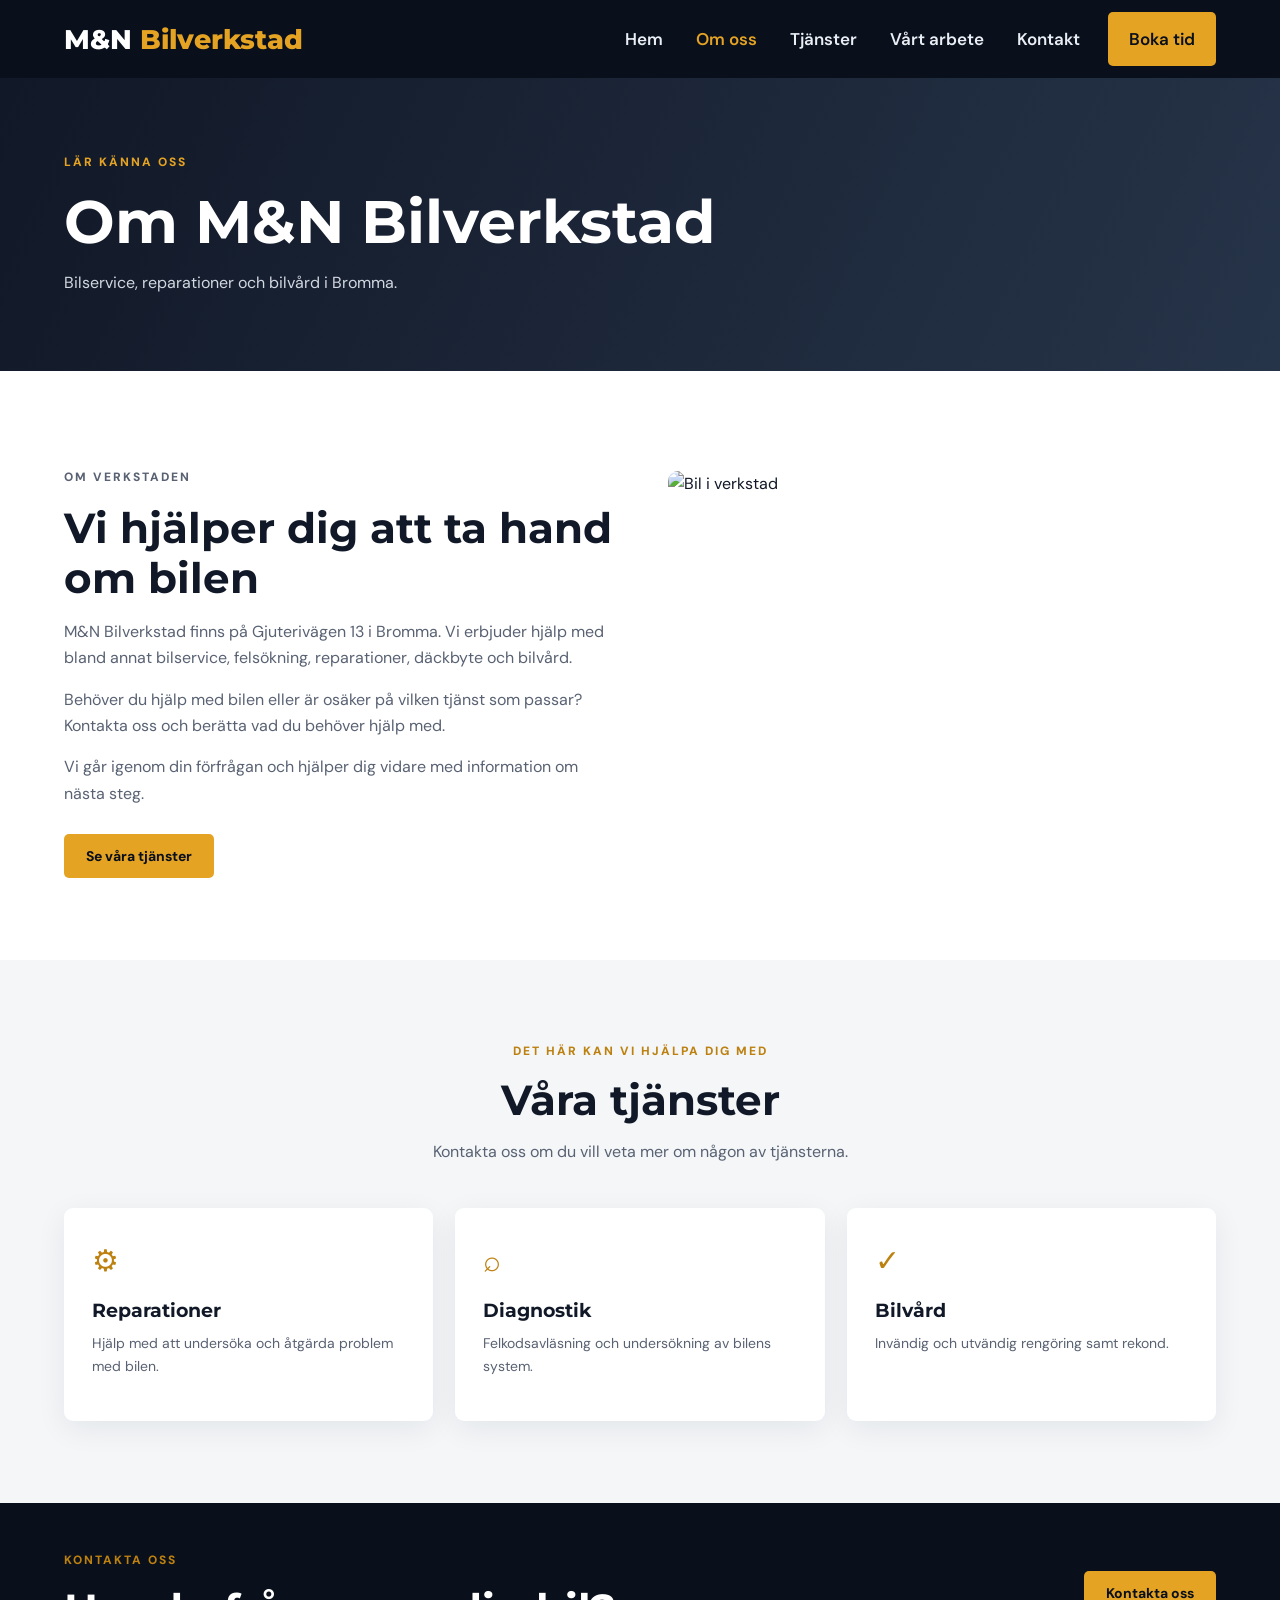
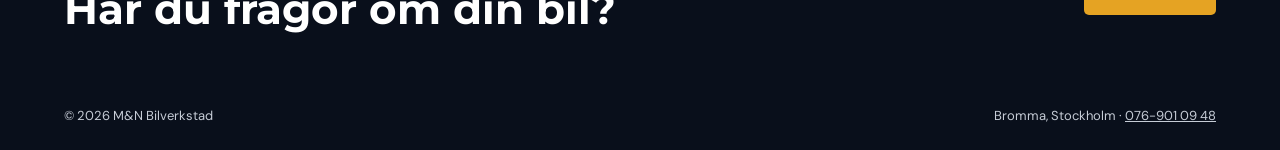
==== about.html @ c0325f81 "Add files via upload" ====
<!DOCTYPE html>
<html lang="sv">
<head>
  <meta charset="UTF-8">
  <meta name="viewport" content="width=device-width, initial-scale=1.0">
  <meta name="description" content="Lär känna M&N Bilverkstad i Bromma. Kontakta oss om bilservice, reparationer och bilvård.">
  <meta name="theme-color" content="#090f1b">
  <title>Om oss | M&N Bilverkstad</title>
  <link rel="stylesheet" href="style.css">
  <script src="script.js" defer></script>
</head>
<body>

<header class="site-header">
  <div class="container nav-wrap">
    <a class="logo" href="index.html">M&N <span>Bilverkstad</span></a>
    <button class="menu-toggle" aria-label="Öppna meny" aria-expanded="false">☰</button>
    <nav class="main-nav" aria-label="Huvudmeny">
      <a href="index.html">Hem</a>
      <a class="active" href="about.html">Om oss</a>
      <a href="services.html">Tjänster</a>
      <a href="work.html">Vårt arbete</a>
      <a href="contact.html">Kontakt</a>
      <a class="nav-cta" href="booking.html">Boka tid</a>
    </nav>
  </div>
</header>

<main>
  <section class="page-hero">
    <div class="container">
      <p class="eyebrow">LÄR KÄNNA OSS</p>
      <h1>Om M&N Bilverkstad</h1>
      <p>Bilservice, reparationer och bilvård i Bromma.</p>
    </div>
  </section>

  <section class="section">
    <div class="container split-layout">
      <div>
        <p class="eyebrow">OM VERKSTADEN</p>
        <h2>Vi hjälper dig att ta hand om bilen</h2>

        <p>
          M&N Bilverkstad finns på Gjuterivägen 13 i Bromma.
          Vi erbjuder hjälp med bland annat bilservice, felsökning,
          reparationer, däckbyte och bilvård.
        </p>

        <p>
          Behöver du hjälp med bilen eller är osäker på vilken tjänst
          som passar? Kontakta oss och berätta vad du behöver hjälp med.
        </p>

        <p>
          Vi går igenom din förfrågan och hjälper dig vidare med
          information om nästa steg.
        </p>

        <a class="button" href="services.html">Se våra tjänster</a>
      </div>

      <img
        class="rounded-photo"
        src="https://images.unsplash.com/photo-1487754180451-c456f719a1fc?auto=format&fit=crop&w=1200&q=85"
        alt="Bil i verkstad"
        loading="lazy">
    </div>
  </section>

  <section class="section" style="background:#f4f6f8;">
    <div class="container">
      <div class="section-heading">
        <p class="eyebrow">DET HÄR KAN VI HJÄLPA DIG MED</p>
        <h2>Våra tjänster</h2>
        <p>Kontakta oss om du vill veta mer om någon av tjänsterna.</p>
      </div>

      <div class="feature-grid">
        <article class="feature-card">
          <div class="feature-icon">⚙</div>
          <h3>Reparationer</h3>
          <p>Hjälp med att undersöka och åtgärda problem med bilen.</p>
        </article>

        <article class="feature-card">
          <div class="feature-icon">⌕</div>
          <h3>Diagnostik</h3>
          <p>Felkodsavläsning och undersökning av bilens system.</p>
        </article>

        <article class="feature-card">
          <div class="feature-icon">✓</div>
          <h3>Bilvård</h3>
          <p>Invändig och utvändig rengöring samt rekond.</p>
        </article>
      </div>
    </div>
  </section>

  <section class="cta-band">
    <div class="container cta-content">
      <div>
        <p class="eyebrow">KONTAKTA OSS</p>
        <h2>Har du frågor om din bil?</h2>
      </div>
      <a class="button" href="contact.html">Kontakta oss</a>
    </div>
  </section>
</main>

<footer class="site-footer">
  <div class="container footer-inner">
    <p>© <span class="year"></span> M&N Bilverkstad</p>
    <p>Bromma, Stockholm · <a href="tel:0769010948">076-901 09 48</a></p>
  </div>
</footer>

</body>
</html>
---- style.css ----
@import url('https://fonts.googleapis.com/css2?family=DM+Sans:wght@400;500;600;700&family=Montserrat:wght@600;700;800&display=swap');

:root {
  --dark: #111827;
  --darker: #090f1b;
  --accent: #e5a323;
  --light: #f4f6f8;
  --text: #596273;
  --white: #fff;
}

* {
  box-sizing: border-box;
  margin: 0;
  padding: 0;
}

html {
  scroll-behavior: smooth;
}

body {
  font-family: 'DM Sans', sans-serif;
  color: var(--dark);
  line-height: 1.65;
}

a {
  color: inherit;
}

.container {
  width: min(1160px, 90%);
  margin: auto;
}

/* HEADER OCH MENY */

.site-header {
  background: var(--darker);
  color: #fff;
  position: sticky;
  top: 0;
  z-index: 20;
}

.nav-wrap {
  min-height: 78px;
  display: flex;
  align-items: center;
  justify-content: space-between;
  gap: 24px;
}

.logo {
  font: 800 27px 'Montserrat', sans-serif;
  color: #fff;
  text-decoration: none;
  white-space: nowrap;
}

.logo span {
  color: var(--accent);
}

.main-nav {
  display: flex;
  align-items: center;
  gap: 23px;
}

.main-nav a {
  font-size: 17px;
  font-weight: 600;
  padding: 12px 5px;
  text-decoration: none;
  color: #e9edf4;
  transition: color .2s;
}

.main-nav a:hover,
.main-nav a.active {
  color: var(--accent);
}

.main-nav .nav-cta {
  background: var(--accent);
  color: var(--darker);
  font-size: 17px;
  padding: 13px 21px;
  border-radius: 5px;
}

.main-nav .nav-cta:hover,
.main-nav .nav-cta.active {
  background: #f3b943;
  color: var(--darker);
}

.menu-toggle {
  display: none;
  background: none;
  border: 0;
  color: white;
  font-size: 28px;
  cursor: pointer;
}

/* STARTSIDANS HERO */

.hero {
  min-height: 630px;
  display: flex;
  align-items: center;
  color: white;
  background:
    linear-gradient(90deg, rgba(5,10,20,.91), rgba(5,10,20,.32)),
    url('https://images.unsplash.com/photo-1492144534655-ae79c964c9d7?auto=format&fit=crop&w=2000&q=85')
    center/cover;
}

.hero-content {
  padding-top: 30px;
  padding-bottom: 30px;
}

.eyebrow {
  font-size: 12px;
  font-weight: 800;
  letter-spacing: 2px;
  color: #bd8110;
  margin-bottom: 13px;
}

.hero .eyebrow,
.page-hero .eyebrow {
  color: var(--accent);
}

h1, h2, h3 {
  font-family: 'Montserrat', sans-serif;
  line-height: 1.2;
}

.hero h1 {
  font-size: clamp(44px, 7vw, 78px);
  margin-bottom: 20px;
}

.hero-content > p:not(.eyebrow) {
  font-size: 18px;
  color: #e3e7ed;
  max-width: 550px;
  margin-bottom: 28px;
}

.hero-actions {
  display: flex;
  gap: 13px;
  flex-wrap: wrap;
}

/* KNAPPAR */

.button {
  display: inline-block;
  border: 0;
  border-radius: 5px;
  background: var(--accent);
  color: var(--darker);
  padding: 13px 22px;
  text-decoration: none;
  font: 700 14px 'DM Sans', sans-serif;
  cursor: pointer;
  transition: transform .2s, background .2s;
}

.button:hover {
  background: #f2b83e;
  transform: translateY(-2px);
}

.button-outline {
  border: 1px solid rgba(255,255,255,.75);
  background: transparent;
  color: white;
}

.button-outline:hover {
  background: white;
  color: var(--dark);
}

/* SEKTIONER */

.section {
  padding: 82px 0;
}

.section-heading {
  text-align: center;
  max-width: 680px;
  margin: 0 auto 42px;
}

.section-heading h2,
.split-layout h2,
.cta-content h2 {
  font-size: clamp(29px, 4vw, 42px);
  margin-bottom: 14px;
}

.section-heading > p:last-child,
.split-layout p,
.booking-aside > p {
  color: var(--text);
}

/* KORT PÅ STARTSIDAN */

.feature-grid {
  display: grid;
  grid-template-columns: repeat(3, 1fr);
  gap: 22px;
}

.feature-card,
.contact-card,
.booking-form,
.booking-aside {
  background: white;
  border-radius: 9px;
  padding: 28px;
  box-shadow: 0 8px 30px rgba(17,24,39,.07);
}

.feature-icon {
  font-size: 30px;
  color: #bd8110;
  margin-bottom: 15px;
}

.feature-card h3 {
  font-size: 19px;
  margin-bottom: 9px;
}

.feature-card p {
  color: var(--text);
  font-size: 14px;
  margin-bottom: 15px;
}

.feature-card a {
  font-size: 14px;
  color: #9a680d;
  font-weight: 700;
  text-decoration: none;
}

/* INFORMATION FRÅN ADMINPANELEN */

.workshop-information {
  background: #f4f6f8;
}

.announcement-list {
  display: grid;
  grid-template-columns: 1fr;
  gap: 18px;
  max-width: 850px;
  margin: auto;
}

.public-announcement {
  background: #fff;
  border-left: 5px solid var(--accent);
  border-radius: 9px;
  padding: 25px;
  box-shadow: 0 6px 24px rgba(17,24,39,.07);
}

.public-announcement h3 {
  font-size: 21px;
  margin-bottom: 10px;
}

.public-announcement p {
  color: var(--text);
  white-space: pre-wrap;
  overflow-wrap: anywhere;
}

.public-announcement .announcement-date {
  font-size: 12px;
  margin-top: 14px;
  color: #687386;
}

/* CTA-SEKTION */

.cta-band {
  background: var(--darker);
  color: white;
  padding: 48px 0;
}

.cta-content {
  display: flex;
  align-items: center;
  justify-content: space-between;
  gap: 24px;
}

.cta-content h2 {
  margin: 0;
}

/* UNDERSIDOR */

.page-hero {
  background: linear-gradient(115deg, #111827, #263449);
  color: white;
  padding: 75px 0;
}

.page-hero h1 {
  font-size: clamp(38px, 6vw, 60px);
  margin-bottom: 12px;
}

.page-hero p:last-child {
  color: #d2d8e1;
}

/* OM OSS */

.split-layout {
  display: grid;
  grid-template-columns: 1fr 1fr;
  align-items: center;
  gap: 55px;
}

.split-layout p {
  margin: 15px 0;
}

.split-layout .button {
  margin-top: 12px;
}

.rounded-photo {
  width: 100%;
  height: 390px;
  object-fit: cover;
  border-radius: 10px;
}

/* TJÄNSTER */

.service-grid {
  display: grid;
  grid-template-columns: repeat(3, 1fr);
  gap: 23px;
}

.service-card {
  overflow: hidden;
  border-radius: 9px;
  background: white;
  box-shadow: 0 8px 28px rgba(17,24,39,.08);
}

.service-card img {
  width: 100%;
  height: 205px;
  object-fit: cover;
  display: block;
}

.card-body {
  padding: 22px;
}

.card-body h2 {
  font-size: 20px;
  margin-bottom: 10px;
}

.card-body p {
  font-size: 14px;
  color: var(--text);
}

.card-body .price {
  color: #9a680d;
  font-weight: 700;
  margin-top: 12px;
}

.small-note {
  font-size: 12px;
  color: #687386;
  margin-top: 22px;
}

/* GALLERI */

.gallery-grid {
  display: grid;
  grid-template-columns: repeat(3, 1fr);
  gap: 18px;
}

.gallery-grid figure {
  background: white;
  border-radius: 8px;
  overflow: hidden;
  box-shadow: 0 5px 22px rgba(17,24,39,.07);
}

.gallery-grid img {
  display: block;
  width: 100%;
  height: 245px;
  object-fit: cover;
}

.gallery-grid figcaption {
  padding: 13px 16px;
  font-weight: 700;
  font-size: 14px;
}

/* KONTAKT */

.contact-layout {
  display: grid;
  grid-template-columns: 1fr 1fr;
  gap: 25px;
}

.contact-card h2,
.booking-aside h2 {
  font-size: 23px;
  margin-bottom: 22px;
}

.contact-card p,
.booking-aside p {
  margin-bottom: 17px;
  color: var(--text);
}

.contact-card a:not(.button),
.booking-aside a {
  color: #9a680d;
}

.hours-row {
  display: flex;
  justify-content: space-between;
  gap: 15px;
  padding: 13px 0;
  border-bottom: 1px solid #e7eaf0;
  font-size: 14px;
}

.hours-row strong {
  white-space: nowrap;
}

.contact-card .button {
  margin-top: 12px;
}

/* BOKNING */

.booking-layout {
  display: grid;
  grid-template-columns: 1.5fr .8fr;
  align-items: start;
  gap: 25px;
}

.booking-form {
  display: flex;
  flex-direction: column;
  gap: 12px;
}

.form-grid {
  display: grid;
  grid-template-columns: 1fr 1fr;
  gap: 15px;
}

.booking-form label {
  display: block;
  font-weight: 700;
  font-size: 13px;
  margin-bottom: 6px;
}

.booking-form input,
.booking-form select,
.booking-form textarea {
  width: 100%;
  padding: 12px;
  border: 1px solid #d8dee7;
  border-radius: 5px;
  font: inherit;
  background: #fff;
}

.booking-form input:focus,
.booking-form select:focus,
.booking-form textarea:focus {
  outline: 2px solid var(--accent);
  border-color: transparent;
}

.booking-form .button {
  align-self: flex-start;
  margin-top: 5px;
}

.booking-aside .eyebrow {
  margin-bottom: 10px;
}

.form-message {
  font-size: 13px;
  color: #276749;
}

/* FOOTER */

.site-footer {
  background: var(--darker);
  color: #c6ccd6;
  padding: 23px 0;
  font-size: 13px;
}

.footer-inner {
  display: flex;
  justify-content: space-between;
  gap: 15px;
}

/* MINDRE SKÄRMAR */

@media (max-width: 900px) {
  .main-nav {
    gap: 13px;
  }

  .main-nav a {
    font-size: 16px;
  }

  .main-nav .nav-cta {
    font-size: 16px;
  }

  .service-grid,
  .gallery-grid {
    grid-template-columns: repeat(2, 1fr);
  }
}

/* MOBIL */

@media (max-width: 700px) {
  .menu-toggle {
    display: block;
  }

  .nav-wrap {
    min-height: 70px;
  }

  .main-nav {
    display: none;
    position: absolute;
    top: 70px;
    left: 0;
    right: 0;
    background: var(--darker);
    padding: 20px 5%;
    flex-direction: column;
    align-items: stretch;
    gap: 17px;
  }

  .main-nav.open {
    display: flex;
  }

  .main-nav a {
    font-size: 18px;
    padding: 8px 0;
  }

  .main-nav .nav-cta {
    text-align: center;
    padding: 13px;
  }

  .hero {
    min-height: 540px;
  }

  .section {
    padding: 62px 0;
  }

  .feature-grid,
  .service-grid,
  .gallery-grid,
  .split-layout,
  .contact-layout,
  .booking-layout {
    grid-template-columns: 1fr;
  }

  .rounded-photo {
    height: 280px;
  }

  .gallery-grid img {
    height: 230px;
  }

  .cta-content {
    align-items: flex-start;
    flex-direction: column;
  }

  .form-grid {
    grid-template-columns: 1fr;
  }

  .footer-inner {
    flex-direction: column;
  }
}
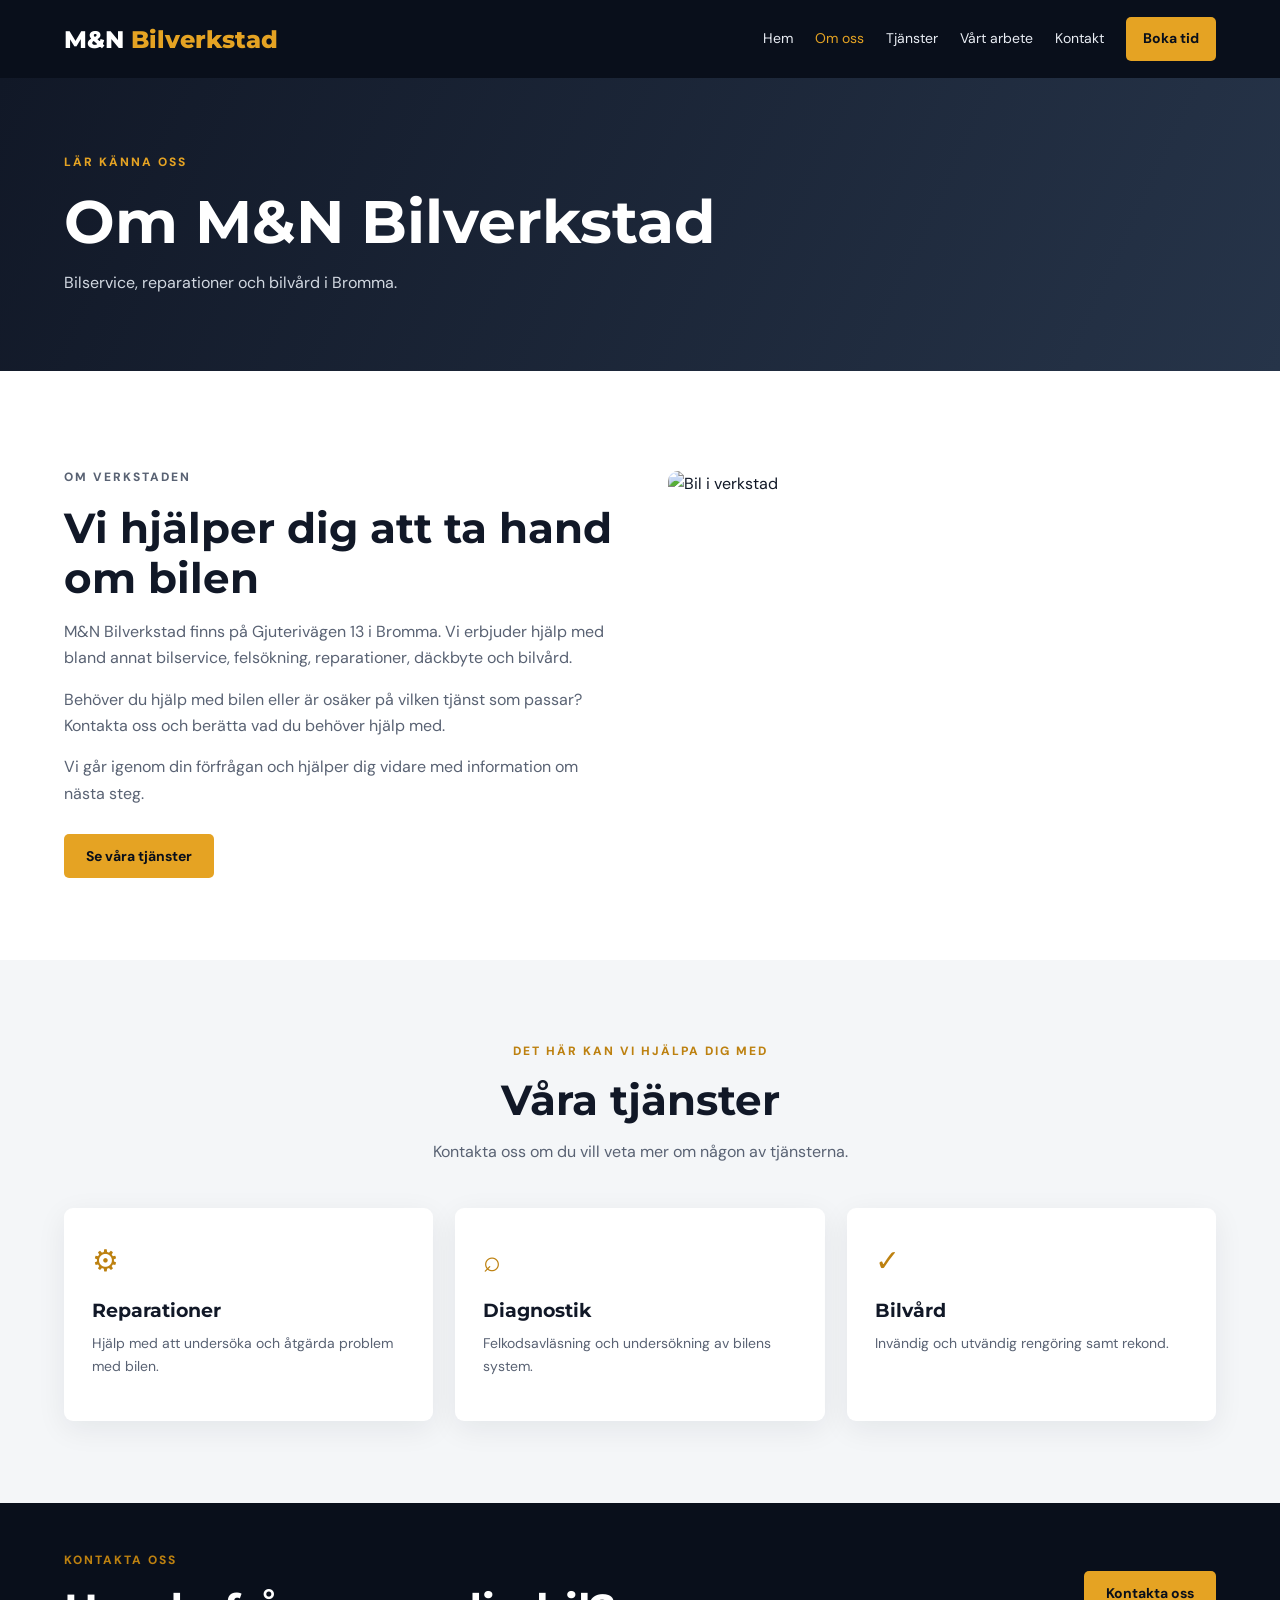
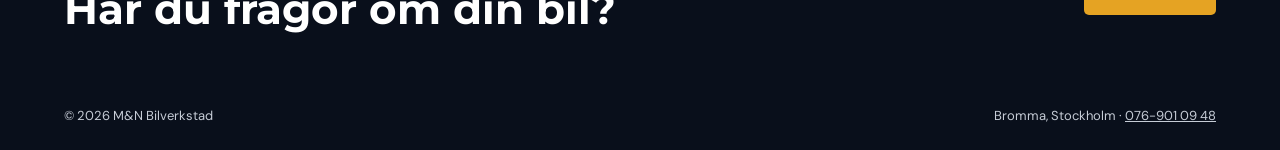
==== commit adfff396: "Update link from index.html to home.html" ====
--- a/about.html
+++ b/about.html
@@ -16,7 +16,7 @@
     <a class="logo" href="index.html">M&N <span>Bilverkstad</span></a>
     <button class="menu-toggle" aria-label="Öppna meny" aria-expanded="false">☰</button>
     <nav class="main-nav" aria-label="Huvudmeny">
-      <a href="index.html">Hem</a>
+      <a href="home.html">Hem</a>
       <a class="active" href="about.html">Om oss</a>
       <a href="services.html">Tjänster</a>
       <a href="work.html">Vårt arbete</a>
@@ -117,4 +117,4 @@
 </footer>
 
 </body>
-</html>+</html>
--- a/style.css
+++ b/style.css
@@ -1,5 +1,9 @@
 
 @import url('https://fonts.googleapis.com/css2?family=DM+Sans:wght@400;500;600;700&family=Montserrat:wght@600;700;800&display=swap');
+
+/* ================================
+   GRUNDINSTÄLLNINGAR
+================================ */
 
 :root {
   --dark: #111827;
@@ -8,6 +12,7 @@
   --light: #f4f6f8;
   --text: #596273;
   --white: #fff;
+  --container: 1160px;
 }
 
 * {
@@ -18,12 +23,25 @@
 
 html {
   scroll-behavior: smooth;
+  scroll-padding-top: 90px;
 }
 
 body {
   font-family: 'DM Sans', sans-serif;
   color: var(--dark);
   line-height: 1.65;
+  overflow-x: hidden;
+}
+
+img {
+  max-width: 100%;
+}
+
+button,
+input,
+select,
+textarea {
+  font: inherit;
 }
 
 a {
@@ -31,18 +49,33 @@
 }
 
 .container {
-  width: min(1160px, 90%);
-  margin: auto;
-}
-
-/* HEADER OCH MENY */
+  width: min(var(--container), 90%);
+  margin-inline: auto;
+}
+
+h1,
+h2,
+h3 {
+  font-family: 'Montserrat', sans-serif;
+  line-height: 1.2;
+}
+
+p {
+  overflow-wrap: break-word;
+}
+
+
+/* ================================
+   NAVIGATION
+================================ */
 
 .site-header {
   background: var(--darker);
-  color: #fff;
+  color: white;
   position: sticky;
   top: 0;
-  z-index: 20;
+  z-index: 100;
+  width: 100%;
 }
 
 .nav-wrap {
@@ -54,10 +87,11 @@
 }
 
 .logo {
-  font: 800 27px 'Montserrat', sans-serif;
-  color: #fff;
+  font: 800 24px 'Montserrat', sans-serif;
+  color: white;
   text-decoration: none;
   white-space: nowrap;
+  flex-shrink: 0;
 }
 
 .logo span {
@@ -67,16 +101,16 @@
 .main-nav {
   display: flex;
   align-items: center;
-  gap: 23px;
+  justify-content: flex-end;
+  gap: 22px;
 }
 
 .main-nav a {
-  font-size: 17px;
-  font-weight: 600;
-  padding: 12px 5px;
+  font-size: 14px;
   text-decoration: none;
   color: #e9edf4;
   transition: color .2s;
+  white-space: nowrap;
 }
 
 .main-nav a:hover,
@@ -87,8 +121,8 @@
 .main-nav .nav-cta {
   background: var(--accent);
   color: var(--darker);
-  font-size: 17px;
-  padding: 13px 21px;
+  font-weight: 700;
+  padding: 10px 17px;
   border-radius: 5px;
 }
 
@@ -105,63 +139,14 @@
   color: white;
   font-size: 28px;
   cursor: pointer;
-}
-
-/* STARTSIDANS HERO */
-
-.hero {
-  min-height: 630px;
-  display: flex;
-  align-items: center;
-  color: white;
-  background:
-    linear-gradient(90deg, rgba(5,10,20,.91), rgba(5,10,20,.32)),
-    url('https://images.unsplash.com/photo-1492144534655-ae79c964c9d7?auto=format&fit=crop&w=2000&q=85')
-    center/cover;
-}
-
-.hero-content {
-  padding-top: 30px;
-  padding-bottom: 30px;
-}
-
-.eyebrow {
-  font-size: 12px;
-  font-weight: 800;
-  letter-spacing: 2px;
-  color: #bd8110;
-  margin-bottom: 13px;
-}
-
-.hero .eyebrow,
-.page-hero .eyebrow {
-  color: var(--accent);
-}
-
-h1, h2, h3 {
-  font-family: 'Montserrat', sans-serif;
-  line-height: 1.2;
-}
-
-.hero h1 {
-  font-size: clamp(44px, 7vw, 78px);
-  margin-bottom: 20px;
-}
-
-.hero-content > p:not(.eyebrow) {
-  font-size: 18px;
-  color: #e3e7ed;
-  max-width: 550px;
-  margin-bottom: 28px;
-}
-
-.hero-actions {
-  display: flex;
-  gap: 13px;
-  flex-wrap: wrap;
-}
-
-/* KNAPPAR */
+  padding: 7px;
+  line-height: 1;
+}
+
+
+/* ================================
+   KNAPPAR
+================================ */
 
 .button {
   display: inline-block;
@@ -173,6 +158,7 @@
   text-decoration: none;
   font: 700 14px 'DM Sans', sans-serif;
   cursor: pointer;
+  text-align: center;
   transition: transform .2s, background .2s;
 }
 
@@ -192,7 +178,62 @@
   color: var(--dark);
 }
 
-/* SEKTIONER */
+
+/* ================================
+   HERO / STARTSIDA
+================================ */
+
+.hero {
+  min-height: 630px;
+  display: flex;
+  align-items: center;
+  color: white;
+  background:
+    linear-gradient(90deg, rgba(5,10,20,.91), rgba(5,10,20,.32)),
+    url('https://images.unsplash.com/photo-1492144534655-ae79c964c9d7?auto=format&fit=crop&w=2000&q=85')
+    center / cover no-repeat;
+}
+
+.hero-content {
+  padding-top: 30px;
+  padding-bottom: 30px;
+}
+
+.eyebrow {
+  font-size: 12px;
+  font-weight: 800;
+  letter-spacing: 2px;
+  color: #bd8110;
+  margin-bottom: 13px;
+}
+
+.hero .eyebrow,
+.page-hero .eyebrow {
+  color: var(--accent);
+}
+
+.hero h1 {
+  font-size: clamp(40px, 7vw, 78px);
+  margin-bottom: 20px;
+}
+
+.hero-content > p:not(.eyebrow) {
+  font-size: 18px;
+  color: #e3e7ed;
+  max-width: 550px;
+  margin-bottom: 28px;
+}
+
+.hero-actions {
+  display: flex;
+  gap: 13px;
+  flex-wrap: wrap;
+}
+
+
+/* ================================
+   SEKTIONER
+================================ */
 
 .section {
   padding: 82px 0;
@@ -207,7 +248,7 @@
 .section-heading h2,
 .split-layout h2,
 .cta-content h2 {
-  font-size: clamp(29px, 4vw, 42px);
+  font-size: clamp(27px, 4vw, 42px);
   margin-bottom: 14px;
 }
 
@@ -217,11 +258,14 @@
   color: var(--text);
 }
 
-/* KORT PÅ STARTSIDAN */
+
+/* ================================
+   KORT PÅ STARTSIDAN
+================================ */
 
 .feature-grid {
   display: grid;
-  grid-template-columns: repeat(3, 1fr);
+  grid-template-columns: repeat(3, minmax(0, 1fr));
   gap: 22px;
 }
 
@@ -233,6 +277,7 @@
   border-radius: 9px;
   padding: 28px;
   box-shadow: 0 8px 30px rgba(17,24,39,.07);
+  min-width: 0;
 }
 
 .feature-icon {
@@ -259,46 +304,10 @@
   text-decoration: none;
 }
 
-/* INFORMATION FRÅN ADMINPANELEN */
-
-.workshop-information {
-  background: #f4f6f8;
-}
-
-.announcement-list {
-  display: grid;
-  grid-template-columns: 1fr;
-  gap: 18px;
-  max-width: 850px;
-  margin: auto;
-}
-
-.public-announcement {
-  background: #fff;
-  border-left: 5px solid var(--accent);
-  border-radius: 9px;
-  padding: 25px;
-  box-shadow: 0 6px 24px rgba(17,24,39,.07);
-}
-
-.public-announcement h3 {
-  font-size: 21px;
-  margin-bottom: 10px;
-}
-
-.public-announcement p {
-  color: var(--text);
-  white-space: pre-wrap;
-  overflow-wrap: anywhere;
-}
-
-.public-announcement .announcement-date {
-  font-size: 12px;
-  margin-top: 14px;
-  color: #687386;
-}
-
-/* CTA-SEKTION */
+
+/* ================================
+   MÖRK CTA-SEKTION
+================================ */
 
 .cta-band {
   background: var(--darker);
@@ -317,7 +326,10 @@
   margin: 0;
 }
 
-/* UNDERSIDOR */
+
+/* ================================
+   UNDERSIDOR
+================================ */
 
 .page-hero {
   background: linear-gradient(115deg, #111827, #263449);
@@ -326,7 +338,7 @@
 }
 
 .page-hero h1 {
-  font-size: clamp(38px, 6vw, 60px);
+  font-size: clamp(36px, 6vw, 60px);
   margin-bottom: 12px;
 }
 
@@ -334,11 +346,14 @@
   color: #d2d8e1;
 }
 
-/* OM OSS */
+
+/* ================================
+   OM OSS
+================================ */
 
 .split-layout {
   display: grid;
-  grid-template-columns: 1fr 1fr;
+  grid-template-columns: repeat(2, minmax(0, 1fr));
   align-items: center;
   gap: 55px;
 }
@@ -352,17 +367,21 @@
 }
 
 .rounded-photo {
+  display: block;
   width: 100%;
   height: 390px;
   object-fit: cover;
   border-radius: 10px;
 }
 
-/* TJÄNSTER */
+
+/* ================================
+   TJÄNSTER
+================================ */
 
 .service-grid {
   display: grid;
-  grid-template-columns: repeat(3, 1fr);
+  grid-template-columns: repeat(3, minmax(0, 1fr));
   gap: 23px;
 }
 
@@ -371,6 +390,7 @@
   border-radius: 9px;
   background: white;
   box-shadow: 0 8px 28px rgba(17,24,39,.08);
+  min-width: 0;
 }
 
 .service-card img {
@@ -406,11 +426,14 @@
   margin-top: 22px;
 }
 
-/* GALLERI */
+
+/* ================================
+   GALLERI
+================================ */
 
 .gallery-grid {
   display: grid;
-  grid-template-columns: repeat(3, 1fr);
+  grid-template-columns: repeat(3, minmax(0, 1fr));
   gap: 18px;
 }
 
@@ -419,6 +442,7 @@
   border-radius: 8px;
   overflow: hidden;
   box-shadow: 0 5px 22px rgba(17,24,39,.07);
+  min-width: 0;
 }
 
 .gallery-grid img {
@@ -434,11 +458,14 @@
   font-size: 14px;
 }
 
-/* KONTAKT */
+
+/* ================================
+   KONTAKT
+================================ */
 
 .contact-layout {
   display: grid;
-  grid-template-columns: 1fr 1fr;
+  grid-template-columns: repeat(2, minmax(0, 1fr));
   gap: 25px;
 }
 
@@ -457,6 +484,7 @@
 .contact-card a:not(.button),
 .booking-aside a {
   color: #9a680d;
+  overflow-wrap: anywhere;
 }
 
 .hours-row {
@@ -476,11 +504,14 @@
   margin-top: 12px;
 }
 
-/* BOKNING */
+
+/* ================================
+   BOKNING
+================================ */
 
 .booking-layout {
   display: grid;
-  grid-template-columns: 1.5fr .8fr;
+  grid-template-columns: minmax(0, 1.5fr) minmax(260px, .8fr);
   align-items: start;
   gap: 25px;
 }
@@ -489,11 +520,12 @@
   display: flex;
   flex-direction: column;
   gap: 12px;
+  min-width: 0;
 }
 
 .form-grid {
   display: grid;
-  grid-template-columns: 1fr 1fr;
+  grid-template-columns: repeat(2, minmax(0, 1fr));
   gap: 15px;
 }
 
@@ -508,11 +540,17 @@
 .booking-form select,
 .booking-form textarea {
   width: 100%;
+  min-width: 0;
   padding: 12px;
   border: 1px solid #d8dee7;
   border-radius: 5px;
   font: inherit;
-  background: #fff;
+  background: white;
+}
+
+.booking-form textarea {
+  resize: vertical;
+  min-height: 120px;
 }
 
 .booking-form input:focus,
@@ -536,7 +574,10 @@
   color: #276749;
 }
 
-/* FOOTER */
+
+/* ================================
+   FOOTER
+================================ */
 
 .site-footer {
   background: var(--darker);
@@ -549,32 +590,52 @@
   display: flex;
   justify-content: space-between;
   gap: 15px;
-}
-
-/* MINDRE SKÄRMAR */
-
-@media (max-width: 900px) {
+  flex-wrap: wrap;
+}
+
+.site-footer a {
+  color: inherit;
+}
+
+
+/* ================================
+   MELLANSTORA SKÄRMAR
+================================ */
+
+@media (max-width: 1050px) {
+  .nav-wrap {
+    gap: 15px;
+  }
+
   .main-nav {
     gap: 13px;
   }
 
   .main-nav a {
-    font-size: 16px;
-  }
-
-  .main-nav .nav-cta {
-    font-size: 16px;
-  }
-
+    font-size: 13px;
+  }
+
+  .logo {
+    font-size: 21px;
+  }
+
+  .feature-grid,
   .service-grid,
   .gallery-grid {
-    grid-template-columns: repeat(2, 1fr);
-  }
-}
-
-/* MOBIL */
-
-@media (max-width: 700px) {
+    gap: 17px;
+  }
+
+  .split-layout {
+    gap: 30px;
+  }
+}
+
+
+/* ================================
+   SURFPLATTA OCH MINDRE LAPTOP
+================================ */
+
+@media (max-width: 900px) {
   .menu-toggle {
     display: block;
   }
@@ -590,10 +651,11 @@
     left: 0;
     right: 0;
     background: var(--darker);
-    padding: 20px 5%;
+    padding: 22px 5%;
     flex-direction: column;
     align-items: stretch;
     gap: 17px;
+    box-shadow: 0 12px 20px rgba(0,0,0,.2);
   }
 
   .main-nav.open {
@@ -601,21 +663,89 @@
   }
 
   .main-nav a {
-    font-size: 18px;
-    padding: 8px 0;
+    font-size: 15px;
+    padding: 4px 0;
   }
 
   .main-nav .nav-cta {
     text-align: center;
-    padding: 13px;
+    padding: 12px;
   }
 
   .hero {
-    min-height: 540px;
+    min-height: 550px;
+  }
+
+  .feature-grid,
+  .service-grid,
+  .gallery-grid {
+    grid-template-columns: repeat(2, minmax(0, 1fr));
+  }
+
+  .booking-layout {
+    grid-template-columns: 1fr;
+  }
+
+  .booking-aside {
+    width: 100%;
   }
 
   .section {
-    padding: 62px 0;
+    padding: 68px 0;
+  }
+}
+
+
+/* ================================
+   MOBIL
+================================ */
+
+@media (max-width: 600px) {
+  html {
+    scroll-padding-top: 75px;
+  }
+
+  .container {
+    width: 90%;
+  }
+
+  .logo {
+    font-size: 20px;
+  }
+
+  .hero {
+    min-height: 520px;
+    background-position: 58% center;
+  }
+
+  .hero-content {
+    padding-top: 45px;
+    padding-bottom: 45px;
+  }
+
+  .hero h1 {
+    font-size: clamp(38px, 11vw, 54px);
+  }
+
+  .hero-content > p:not(.eyebrow) {
+    font-size: 16px;
+  }
+
+  .hero-actions {
+    flex-direction: column;
+    align-items: stretch;
+  }
+
+  .hero-actions .button {
+    width: 100%;
+  }
+
+  .section {
+    padding: 55px 0;
+  }
+
+  .section-heading {
+    margin-bottom: 30px;
   }
 
   .feature-grid,
@@ -627,12 +757,31 @@
     grid-template-columns: 1fr;
   }
 
+  .feature-card,
+  .contact-card,
+  .booking-form,
+  .booking-aside {
+    padding: 23px;
+  }
+
   .rounded-photo {
-    height: 280px;
+    height: 260px;
+  }
+
+  .service-card img {
+    height: 220px;
   }
 
   .gallery-grid img {
-    height: 230px;
+    height: 240px;
+  }
+
+  .page-hero {
+    padding: 58px 0;
+  }
+
+  .page-hero h1 {
+    font-size: 38px;
   }
 
   .cta-content {
@@ -640,11 +789,65 @@
     flex-direction: column;
   }
 
+  .cta-content .button {
+    width: 100%;
+  }
+
   .form-grid {
     grid-template-columns: 1fr;
   }
 
+  .booking-form .button {
+    width: 100%;
+  }
+
+  .hours-row {
+    font-size: 13px;
+  }
+
   .footer-inner {
     flex-direction: column;
-  }
-}
+    gap: 8px;
+  }
+}
+
+
+/* ================================
+   EXTRA SMÅ MOBILER
+================================ */
+
+@media (max-width: 380px) {
+  .logo {
+    font-size: 18px;
+  }
+
+  .hero h1 {
+    font-size: 36px;
+  }
+
+  .button {
+    padding: 12px 16px;
+  }
+
+  .feature-card,
+  .contact-card,
+  .booking-form,
+  .booking-aside {
+    padding: 19px;
+  }
+}
+
+
+/* ================================
+   TILLGÄNGLIGHET
+================================ */
+
+@media (prefers-reduced-motion: reduce) {
+  *,
+  *::before,
+  *::after {
+    scroll-behavior: auto !important;
+    transition-duration: .01ms !important;
+    animation-duration: .01ms !important;
+  }
+}
